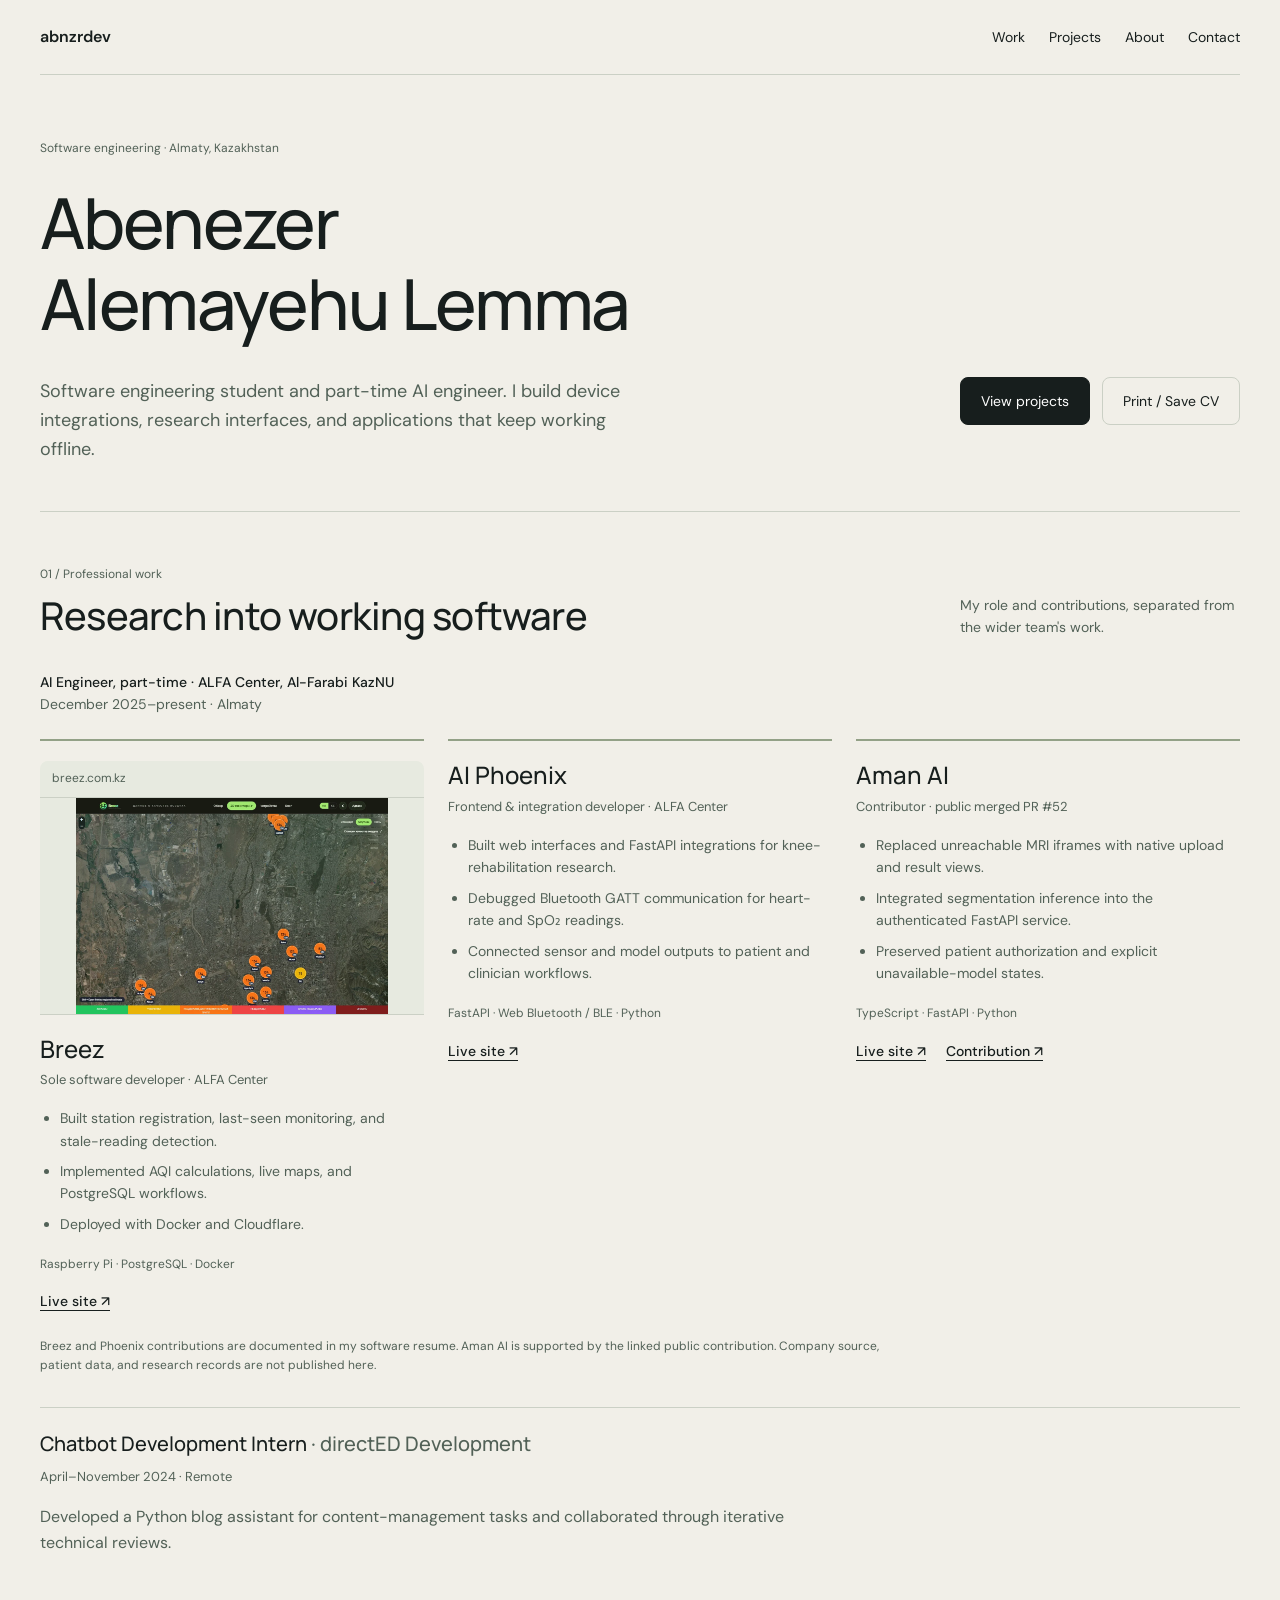
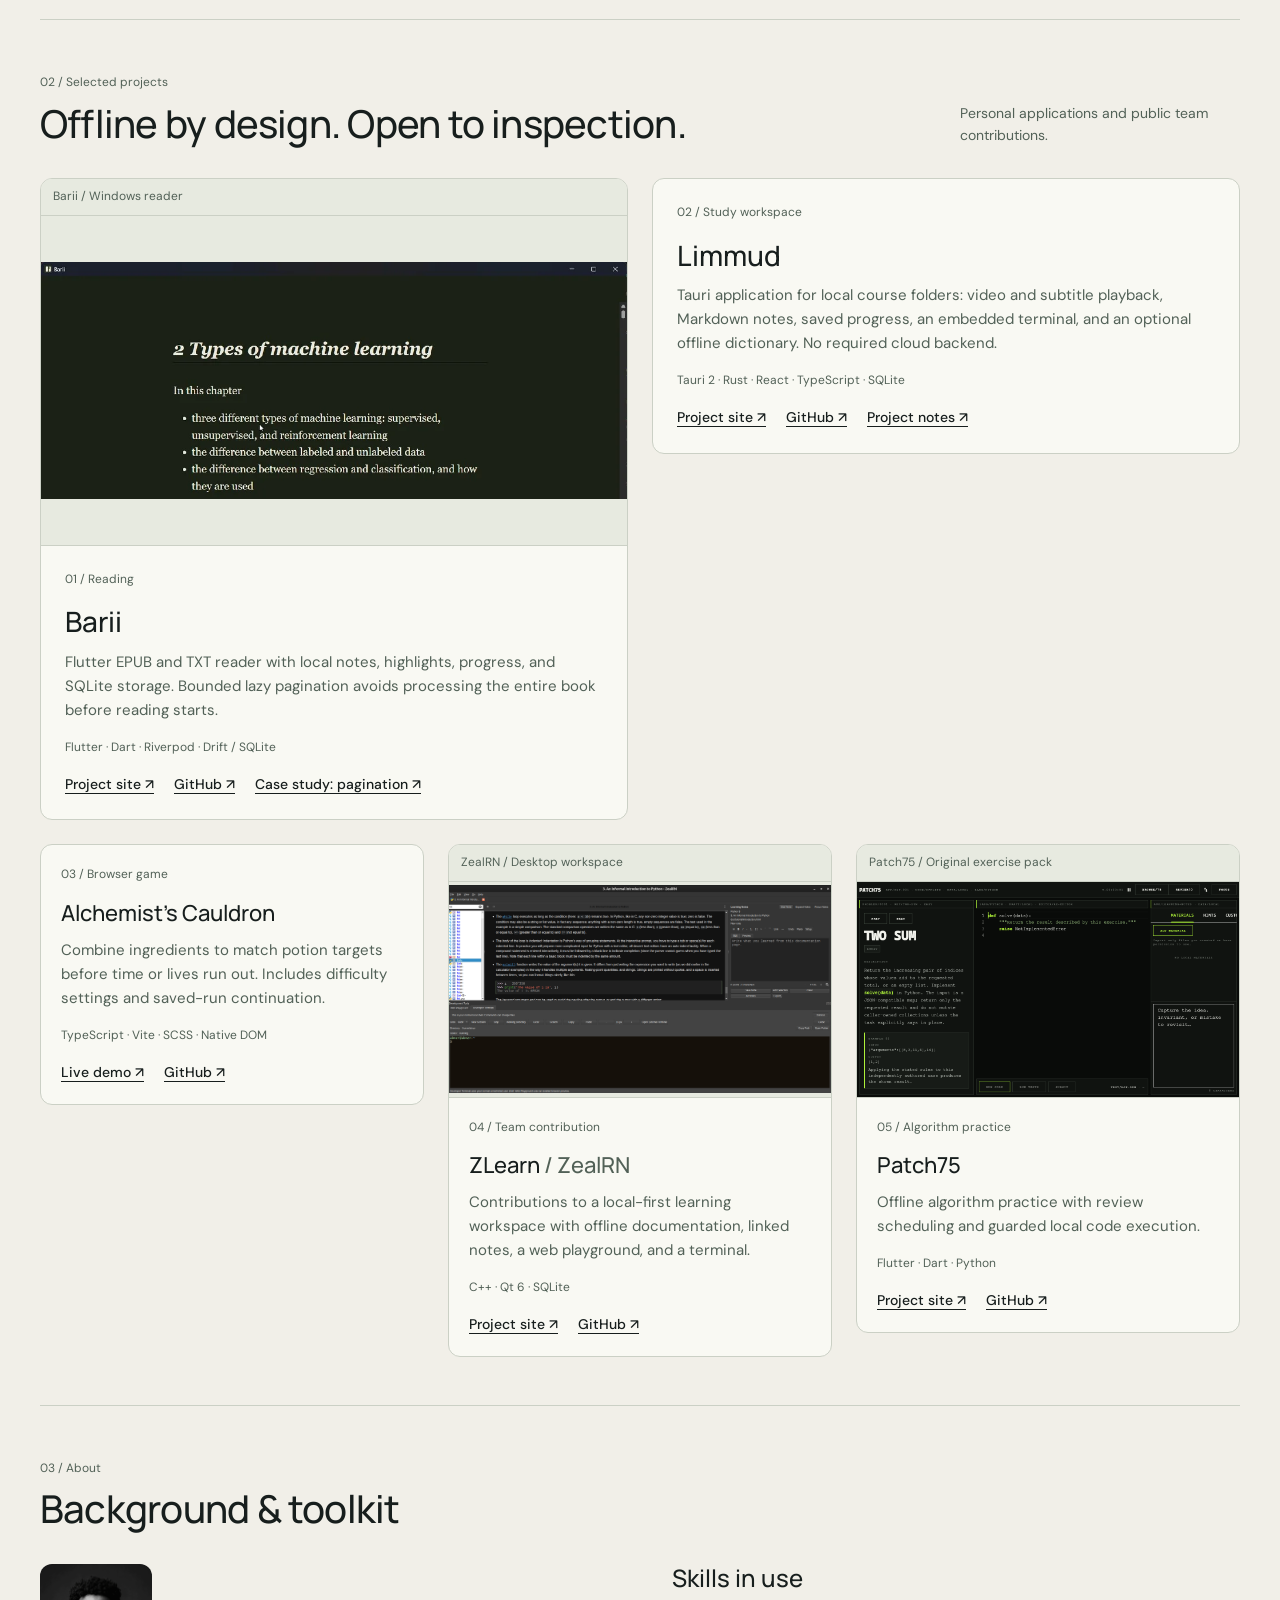
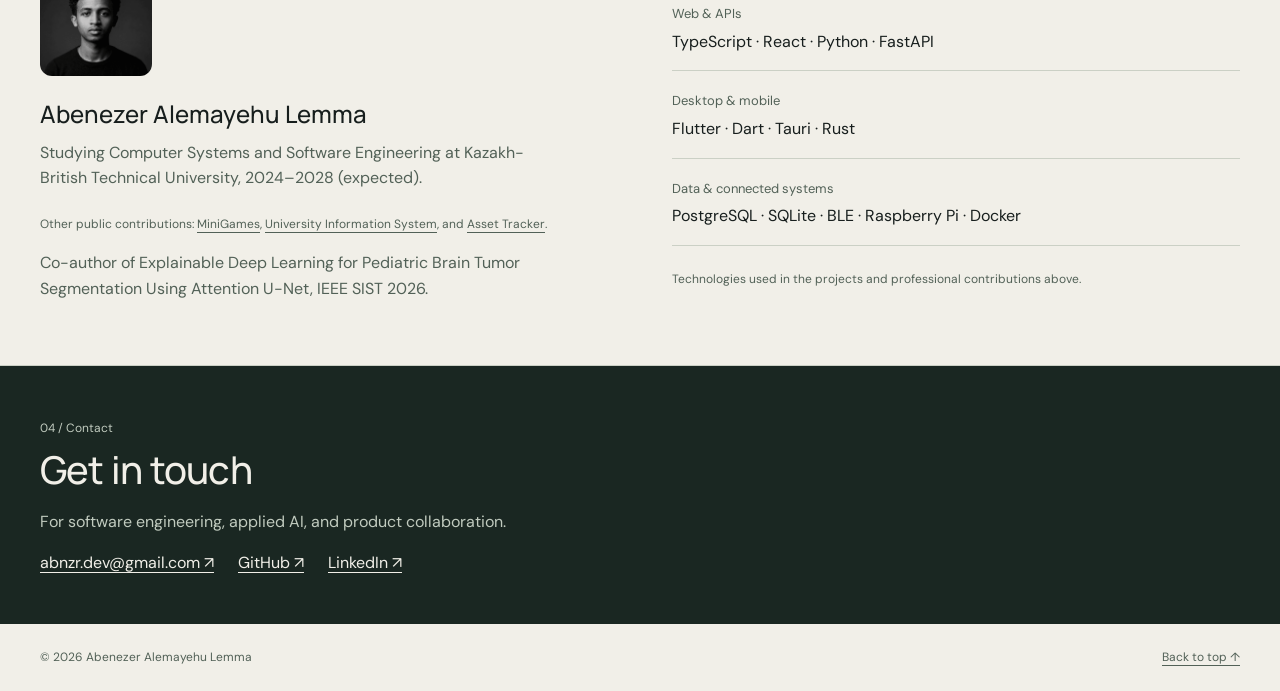
==== index.html @ 819d38b3 "Refine portfolio layout and verify professional contributions" ====
﻿<!doctype html>
<html lang="en">
<head>
<meta charset="utf-8"><meta name="viewport" content="width=device-width,initial-scale=1">
<meta name="description" content="Abenezer Alemayehu Lemma — software engineering student and part-time AI engineer in Almaty. Connected systems, local-first applications, and public contributions.">
<meta name="theme-color" content="#f1efe8"><link rel="icon" href="data:,">
<title>Abenezer Alemayehu Lemma — Software & AI Portfolio</title><link rel="stylesheet" href="./style.css">
</head><body>
<a class="skip" href="#main">Skip to content</a>
<header class="site-header wrapper"><a class="wordmark" href="#top">abnzrdev</a><nav aria-label="Primary navigation"><a href="#work">Work</a><a href="#projects">Projects</a><a href="#about">About</a><a href="#contact">Contact</a></nav></header>
<main id="main">
<section class="hero wrapper" id="top"><p class="kicker">Software engineering · Almaty, Kazakhstan</p><h1>Abenezer<br>Alemayehu Lemma</h1><div class="hero-bottom"><p>Software engineering student and part-time AI engineer. I build device integrations, research interfaces, and applications that keep working offline.</p><div class="hero-actions"><a class="button button-dark" href="#projects">View projects</a><button class="button" type="button" onclick="window.print()">Print / Save CV</button></div></div></section>
<section class="section wrapper" id="work"><div class="section-heading"><div><span class="kicker">01 / Professional work</span><h2>Research into working software</h2></div><p>My role and contributions, separated from the wider team's work.</p></div>
<p class="work-context"><strong>AI Engineer, part-time · ALFA Center, Al-Farabi KazNU</strong><br>December 2025–present · Almaty</p>
<div class="work-grid">
<article class="work-card"><figure class="browser-frame"><div class="browser-bar">breez.com.kz</div><img src="./images/projects/breez.webp" alt="Breez air-quality map with station markers" width="1200" height="833" loading="lazy"></figure><h3>Breez</h3><p class="role">Sole software developer · ALFA Center</p><ul><li>Built station registration, last-seen monitoring, and stale-reading detection.</li><li>Implemented AQI calculations, live maps, and PostgreSQL workflows.</li><li>Deployed with Docker and Cloudflare.</li></ul><p class="stack">Raspberry Pi · PostgreSQL · Docker</p><a href="https://breez.com.kz/">Live site ↗</a></article>
<article class="work-card"><h3>AI Phoenix</h3><p class="role">Frontend & integration developer · ALFA Center</p><ul><li>Built web interfaces and FastAPI integrations for knee-rehabilitation research.</li><li>Debugged Bluetooth GATT communication for heart-rate and SpO₂ readings.</li><li>Connected sensor and model outputs to patient and clinician workflows.</li></ul><p class="stack">FastAPI · Web Bluetooth / BLE · Python</p><a href="https://aiphoenix.kz/">Live site ↗</a></article>
<article class="work-card"><h3>Aman AI</h3><p class="role">Contributor · public merged PR #52</p><ul><li>Replaced unreachable MRI iframes with native upload and result views.</li><li>Integrated segmentation inference into the authenticated FastAPI service.</li><li>Preserved patient authorization and explicit unavailable-model states.</li></ul><p class="stack">TypeScript · FastAPI · Python</p><div class="project-links"><a href="https://amanai.kz/">Live site ↗</a><a href="https://github.com/amanai-kz/aman-ai/pull/52">Contribution ↗</a></div></article>
</div><p class="fine">Breez and Phoenix contributions are documented in my software resume. Aman AI is supported by the linked public contribution. Company source, patient data, and research records are not published here.</p>
<div class="experience"><h3>Chatbot Development Intern <span class="muted">· directED Development</span></h3><p class="role">April–November 2024 · Remote</p><p>Developed a Python blog assistant for content-management tasks and collaborated through iterative technical reviews.</p></div></section>
<section class="section wrapper" id="projects"><div class="section-heading"><div><span class="kicker">02 / Selected projects</span><h2>Offline by design. Open to inspection.</h2></div><p>Personal applications and public team contributions.</p></div>
<div class="project-grid">
<article class="project-card featured"><figure class="browser-frame"><div class="browser-bar">Barii / Windows reader</div><img src="./images/projects/barii-reader.webp" alt="Barii reader displaying a chapter with adjustable typography" width="1000" height="403" loading="lazy"></figure><div class="card-bottom"><p class="kicker">01 / Reading</p><h3>Barii</h3><p>Flutter EPUB and TXT reader with local notes, highlights, progress, and SQLite storage. Bounded lazy pagination avoids processing the entire book before reading starts.</p><p class="stack">Flutter · Dart · Riverpod · Drift / SQLite</p><div class="project-links"><a href="https://abnzrdev.github.io/barii/">Project site ↗</a><a href="https://github.com/abnzrdev/barii">GitHub ↗</a><a href="https://github.com/abnzrdev/barii/blob/main/docs/performance/m2-samsung-baseline.md">Case study: pagination ↗</a></div></div></article>
<article class="project-card featured"><div class="card-bottom"><p class="kicker">02 / Study workspace</p><h3>Limmud</h3><p>Tauri application for local course folders: video and subtitle playback, Markdown notes, saved progress, an embedded terminal, and an optional offline dictionary. No required cloud backend.</p><p class="stack">Tauri 2 · Rust · React · TypeScript · SQLite</p><div class="project-links"><a href="https://abnzrdev.github.io/limmud/">Project site ↗</a><a href="https://github.com/abnzrdev/limmud">GitHub ↗</a><a href="https://github.com/abnzrdev/limmud/blob/main/docs/portfolio-summary.md">Project notes ↗</a></div></div></article>
</div><div class="compact-grid">
<article class="project-card"><div class="card-bottom"><p class="kicker">03 / Browser game</p><h3>Alchemist's Cauldron</h3><p>Combine ingredients to match potion targets before time or lives run out. Includes difficulty settings and saved-run continuation.</p><p class="stack">TypeScript · Vite · SCSS · Native DOM</p><div class="project-links"><a href="https://abnzrdev.github.io/alchemists-cauldron/">Live demo ↗</a><a href="https://github.com/abnzrdev/alchemists-cauldron">GitHub ↗</a></div></div></article>
<article class="project-card"><figure class="browser-frame"><div class="browser-bar">ZealRN / Desktop workspace</div><img src="./images/projects/zlearn-workspace.png" alt="ZealRN desktop documentation and learning workspace" loading="lazy"></figure><div class="card-bottom"><p class="kicker">04 / Team contribution</p><h3>ZLearn <span class="muted">/ ZealRN</span></h3><p>Contributions to a local-first learning workspace with offline documentation, linked notes, a web playground, and a terminal.</p><p class="stack">C++ · Qt 6 · SQLite</p><div class="project-links"><a href="https://zealrn.github.io/">Project site ↗</a><a href="https://github.com/zealrn/zealrn-desktop">GitHub ↗</a></div></div></article>
<article class="project-card"><figure class="browser-frame"><div class="browser-bar">Patch75 / Original exercise pack</div><img src="./images/projects/patch75-workspace.png" alt="Patch75 workspace with an original exercise, code and materials" loading="lazy"></figure><div class="card-bottom"><p class="kicker">05 / Algorithm practice</p><h3>Patch75</h3><p>Offline algorithm practice with review scheduling and guarded local code execution.</p><p class="stack">Flutter · Dart · Python</p><div class="project-links"><a href="https://abnzrdev.github.io/Patch75/">Project site ↗</a><a href="https://github.com/abnzrdev/Patch75">GitHub ↗</a></div></div></article>
</div></section>
<section class="section wrapper" id="about"><div class="section-heading"><div><span class="kicker">03 / About</span><h2>Background & toolkit</h2></div></div><div class="about-grid"><div><img class="portrait" src="./images/github-avatar.png" alt="Abenezer's GitHub avatar" width="112" height="112" loading="lazy"><h3>Abenezer Alemayehu Lemma</h3><p>Studying Computer Systems and Software Engineering at Kazakh-British Technical University, 2024–2028 (expected).</p><p class="fine">Other public contributions: <a href="https://github.com/abnzrdev/minigames">MiniGames</a>, <a href="https://github.com/Code-stlr/UniversityInformationSystem/pulls?q=is%3Apr+author%3Aabnzrdev">University Information System</a>, and <a href="https://github.com/yersultank/Asset-Tracker">Asset Tracker</a>.</p><p>Co-author of <cite>Explainable Deep Learning for Pediatric Brain Tumor Segmentation Using Attention U-Net</cite>, IEEE SIST 2026.</p></div><div><h3>Skills in use</h3><dl class="skill-groups"><dt>Web & APIs</dt><dd>TypeScript · React · Python · FastAPI</dd><dt>Desktop & mobile</dt><dd>Flutter · Dart · Tauri · Rust</dd><dt>Data & connected systems</dt><dd>PostgreSQL · SQLite · BLE · Raspberry Pi · Docker</dd></dl><p class="fine">Technologies used in the projects and professional contributions above.</p></div></div></section>
<section class="section contact" id="contact"><div class="wrapper"><span class="kicker">04 / Contact</span><h2>Get in touch</h2><p>For software engineering, applied AI, and product collaboration.</p><div class="contact-actions"><a href="mailto:abnzr.dev@gmail.com">abnzr.dev@gmail.com ↗</a><a href="https://github.com/abnzrdev">GitHub ↗</a><a href="https://www.linkedin.com/in/abnzrdev/">LinkedIn ↗</a></div></div></section>
</main><footer class="footer wrapper"><span>© 2026 Abenezer Alemayehu Lemma</span><a href="#top">Back to top ↑</a></footer>
</body></html>
---- style.css ----
﻿@import url('https://fonts.googleapis.com/css2?family=DM+Sans:wght@400;500;600&family=Manrope:wght@400;500;600&display=swap');
:root{--paper:#f1efe8;--surface:#f9f9f3;--ink:#171e1d;--secondary:#526157;--line:#cbd0c5;--green:#b9df76}
*{box-sizing:border-box}html{scroll-behavior:smooth;scroll-padding-top:24px}body{margin:0;background:var(--paper);color:var(--ink);font:400 16px/1.6 'DM Sans',system-ui,sans-serif}a{color:inherit;text-underline-offset:4px}a:hover{color:#37552e}button{font:inherit;cursor:pointer}a:focus-visible,button:focus-visible{outline:3px solid #557d3d;outline-offset:4px}.skip{position:absolute;left:-9999px}.skip:focus{left:16px;top:16px;background:white;padding:12px;z-index:2}.wrapper{width:min(1200px,calc(100% - 64px));margin-inline:auto}.site-header{display:flex;justify-content:space-between;align-items:center;gap:24px;padding-block:24px;border-bottom:1px solid var(--line)}.wordmark{font-weight:600;text-decoration:none}.site-header nav{display:flex;gap:24px;font-size:14px}.site-header nav a{text-decoration:none}.site-header nav a:hover{text-decoration:underline}h1,h2,h3{font-family:Manrope,'DM Sans',sans-serif;font-weight:500;line-height:1.16}h1{font-size:clamp(40px,5.5vw,72px);letter-spacing:-.03em;margin:24px 0 32px}h2{font-size:clamp(28px,3vw,40px);letter-spacing:-.02em;margin:8px 0 0;max-width:680px}h3{font-size:24px;margin:0 0 12px}p{color:var(--secondary);margin:0 0 16px}.hero{padding-block:64px 48px}.kicker{font-size:12px;color:var(--secondary)}.hero-bottom{display:flex;justify-content:space-between;align-items:start;gap:32px}.hero-bottom>p{font-size:18px;max-width:580px;margin:0}.hero-actions{display:flex;gap:12px;flex-wrap:wrap}.button{display:inline-flex;align-items:center;justify-content:center;min-height:48px;padding:12px 20px;border:1px solid var(--line);border-radius:8px;background:transparent;color:var(--ink);text-decoration:none;font-size:14px;white-space:nowrap}.button-dark{background:var(--ink);color:white;border-color:var(--ink)}.button-dark:hover{background:#2b3d32;color:white}.section{padding-block:48px;border-top:1px solid var(--line)}.section-heading{display:flex;justify-content:space-between;align-items:end;gap:32px;margin-bottom:32px}.section-heading>p{max-width:280px;font-size:14px;margin:0}.work-context{font-size:14px;margin-bottom:24px}.work-context strong{font-weight:500;color:var(--ink)}.work-grid{align-items:start;display:grid;grid-template-columns:repeat(3,minmax(0,1fr));gap:24px}.work-card{border-top:2px solid #93a187;padding-top:20px;min-width:0;display:flex;flex-direction:column}.work-card .browser-frame{margin-bottom:20px}.work-card h3{margin-bottom:8px}.role{font-size:13px}.work-card ul{padding-left:20px;margin:0 0 20px;color:var(--secondary);font-size:14px}.work-card li+li{margin-top:8px}.work-card>a,.project-links a{font-size:14px;font-weight:500}.work-card .stack{margin-top:auto}.fine{font-size:12px;margin-top:24px;max-width:840px}.experience{margin-top:32px;padding-top:24px;border-top:1px solid var(--line)}.experience h3{font-size:20px}.experience>p:last-child{max-width:760px}.muted{color:var(--secondary)}.project-grid{align-items:start;display:grid;grid-template-columns:repeat(2,minmax(0,1fr));gap:24px}.project-card{min-width:0;border:1px solid var(--line);border-radius:12px;background:var(--surface);overflow:hidden;display:flex;flex-direction:column}.browser-frame{margin:0;border-bottom:1px solid var(--line);background:#e7eae0;border-radius:8px 8px 0 0;overflow:hidden}.browser-bar{padding:8px 12px;border-bottom:1px solid var(--line);color:var(--secondary);font-size:12px}.browser-frame img{display:block;width:100%;height:auto;aspect-ratio:16/9;object-fit:contain}.card-bottom{padding:24px;display:flex;flex-direction:column;flex:1}.card-bottom h3{font-size:28px}.card-bottom>p:not(.kicker):not(.stack){font-size:15px}.stack{font-size:12px;margin-top:auto;margin-bottom:16px}.project-links{display:flex;flex-wrap:wrap;gap:8px 20px}.compact-grid{align-items:start;display:grid;grid-template-columns:repeat(3,minmax(0,1fr));gap:24px;margin-top:24px}.compact-grid h3{font-size:22px}.compact-grid .card-bottom{padding:20px}.about-grid{display:grid;grid-template-columns:1fr 1fr;gap:64px}.portrait{display:block;width:112px;height:112px;border-radius:12px;object-fit:cover;margin-bottom:24px}.about-grid p{max-width:520px}.skill-groups{margin:0}.skill-groups dt{font-size:13px;color:var(--secondary);margin-top:20px}.skill-groups dt:first-child{margin-top:0}.skill-groups dd{margin:4px 0 0;padding-bottom:16px;border-bottom:1px solid var(--line)}cite{font-style:normal}.contact{background:#1a2722;color:var(--paper)}.contact .kicker,.contact p{color:#c1cbbf}.contact h2{margin-bottom:16px}.contact-actions{display:flex;gap:24px;flex-wrap:wrap}.contact a:hover{color:var(--green)}.footer{display:flex;justify-content:space-between;gap:24px;padding-block:24px;font-size:12px;color:var(--secondary)}
@media(max-width:900px){.hero-bottom{flex-direction:column}.work-grid{grid-template-columns:1fr}.work-card{display:block}.work-card .browser-frame{max-width:480px}.compact-grid{grid-template-columns:1fr}.section-heading{align-items:start;flex-direction:column;gap:16px}.section-heading>p{max-width:520px}.about-grid{gap:32px}}
@media(max-width:600px){.wrapper{width:calc(100% - 40px)}.site-header{flex-wrap:wrap;gap:16px;padding-block:20px}.site-header nav{gap:20px;flex-wrap:wrap}.hero{padding-block:40px}.hero h1{font-size:40px;overflow-wrap:anywhere}.hero-bottom>p{font-size:16px}.section{padding-block:40px}.project-grid,.about-grid{grid-template-columns:1fr}.section-heading{margin-bottom:24px}.card-bottom{padding:20px}.contact-actions{gap:16px}.footer{flex-wrap:wrap}}
@media(prefers-reduced-motion:reduce){html{scroll-behavior:auto}}
@media print{@page{size:A4;margin:12mm}body{font:10pt/1.4 sans-serif;background:white;color:black}.wrapper{width:100%}.site-header,.hero-actions,.browser-frame,.portrait,.footer,.skip{display:none}.hero,.section{padding-block:5mm}.hero h1{font-size:28pt;margin:2mm 0}.hero-bottom>p{font-size:10pt}.section-heading{margin-bottom:4mm}.section-heading h2{font-size:18pt}.work-grid,.compact-grid{grid-template-columns:repeat(2,1fr);gap:4mm}.work-card,.project-card,.experience{break-inside:avoid}.project-grid{gap:4mm}.card-bottom,.compact-grid .card-bottom{padding:3mm}h3,.card-bottom h3{font-size:14pt}.card-bottom>p:not(.kicker):not(.stack),.work-card ul{font-size:9pt}.contact{background:transparent;color:black}.contact p,.contact .kicker{color:#333}.about-grid{gap:6mm}.fine{margin-top:3mm}.section-heading>p{display:none}a{color:inherit}}
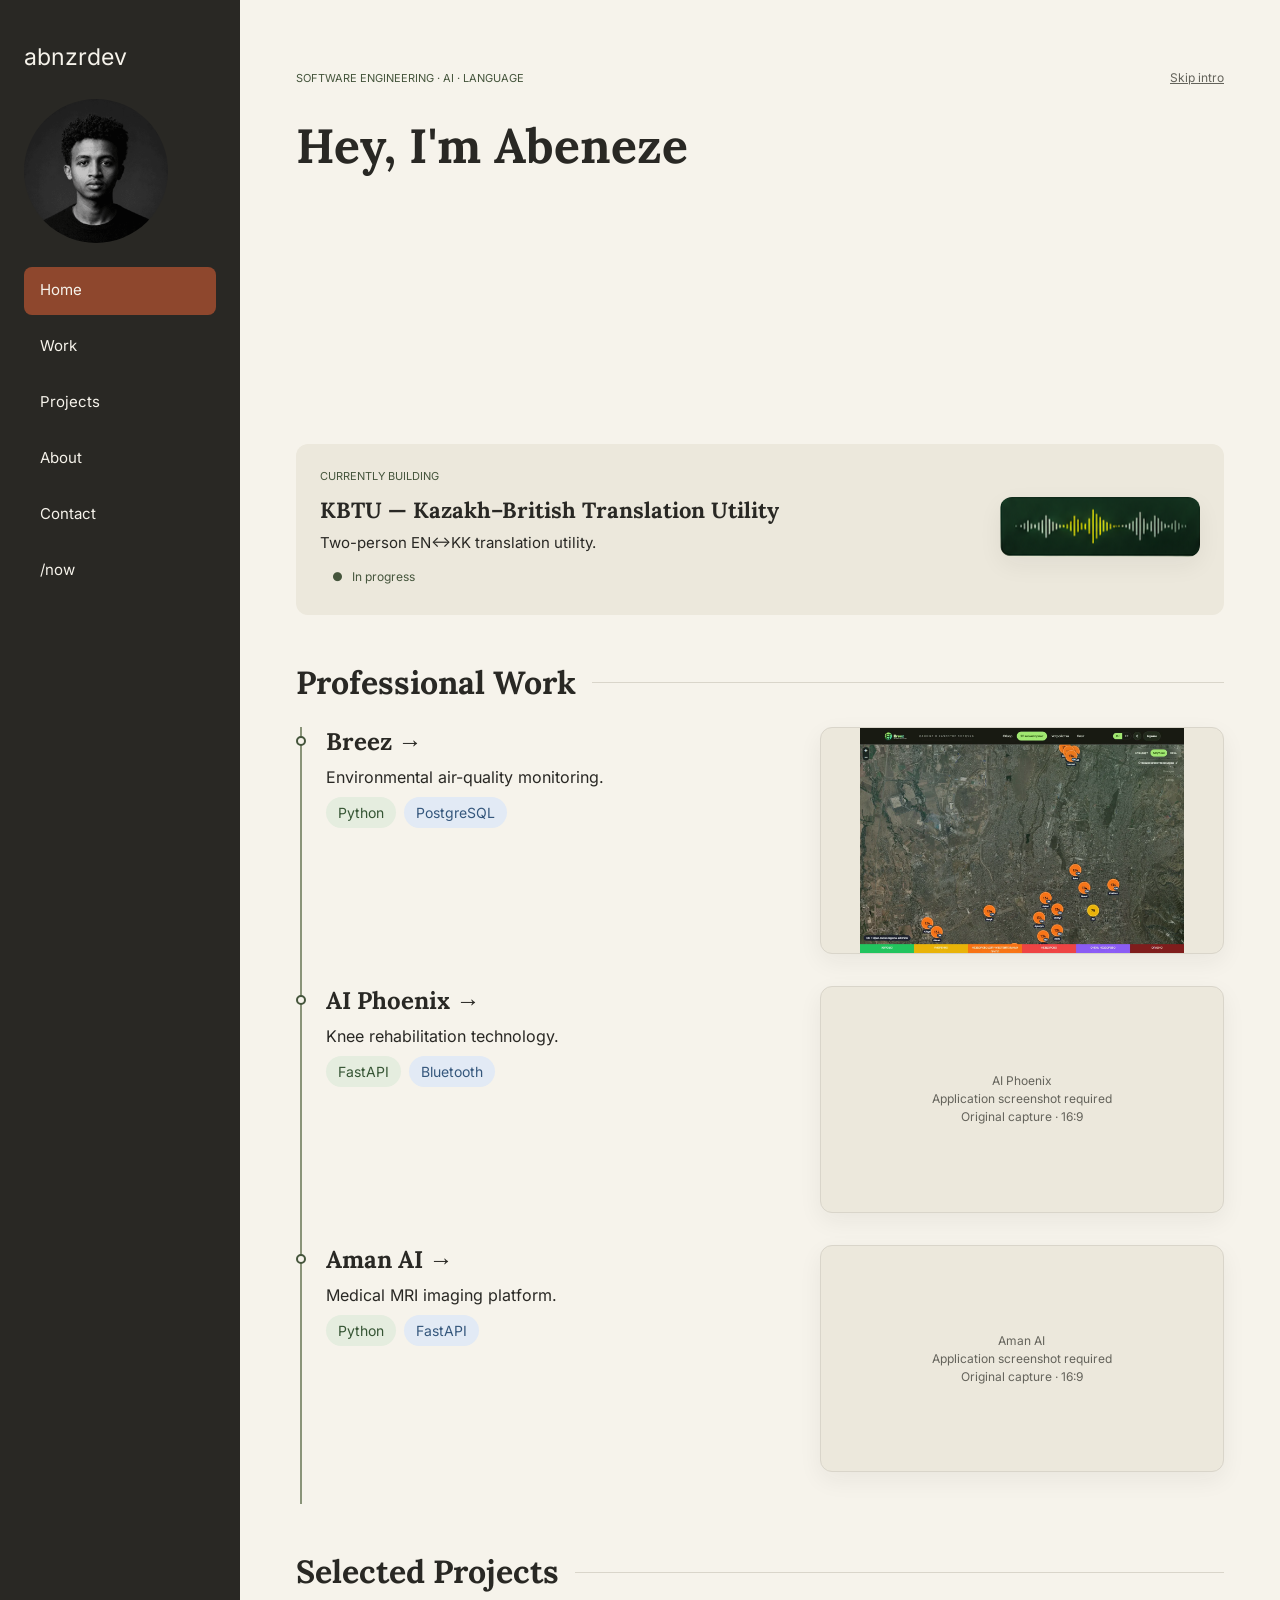
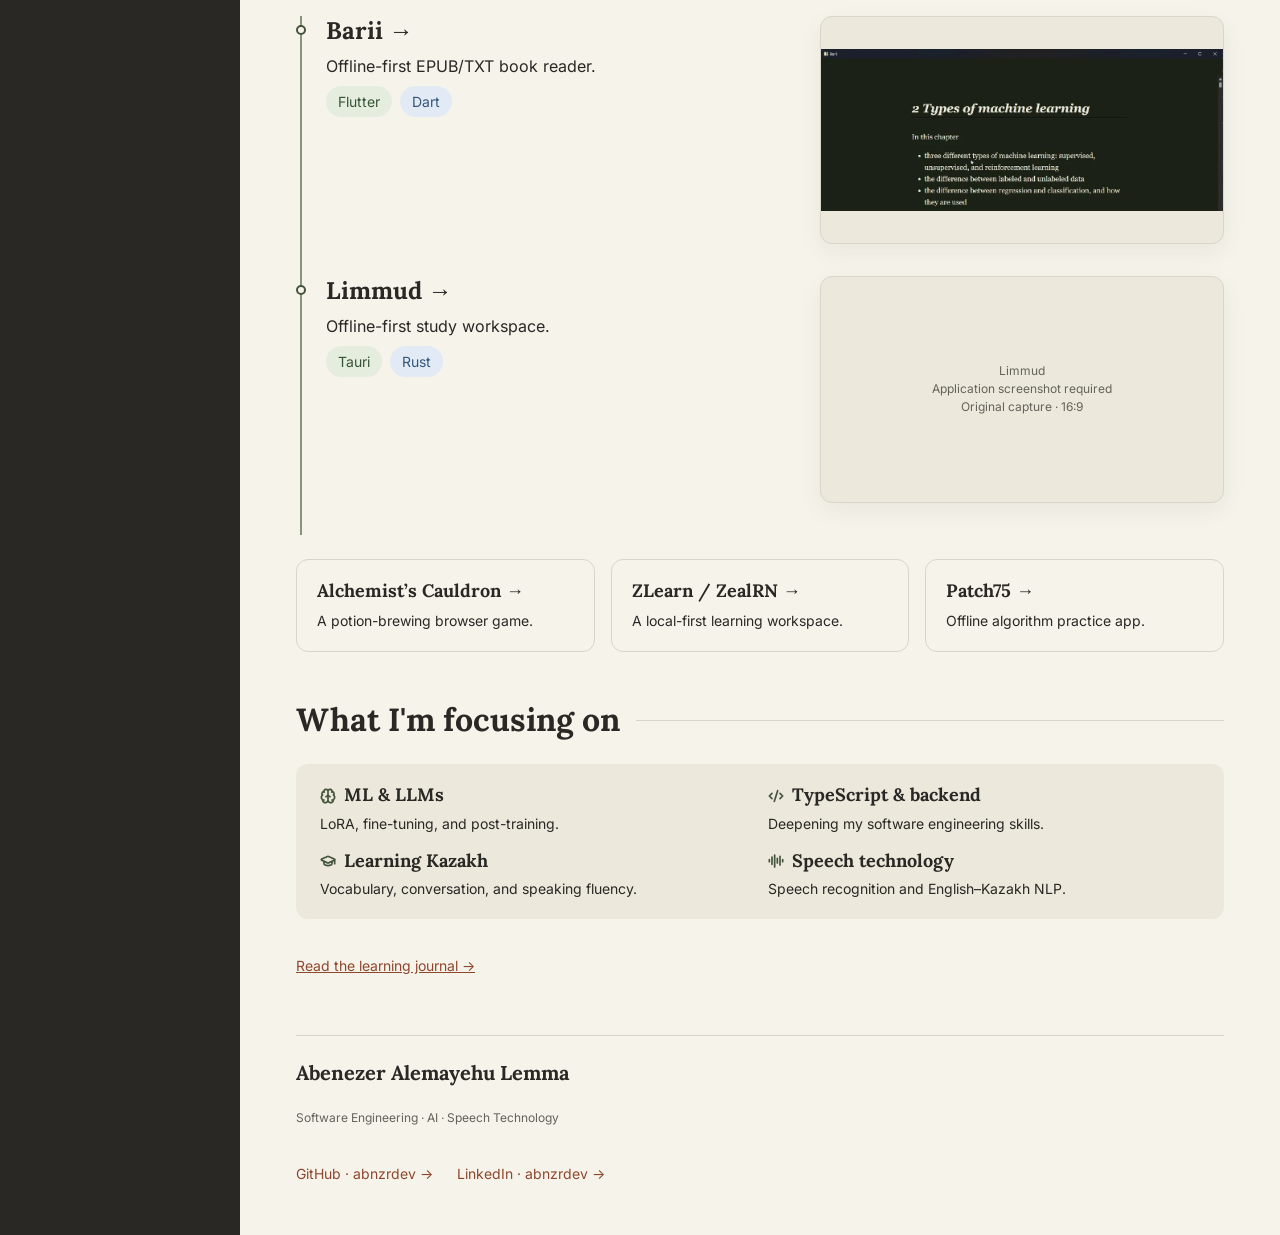
==== commit 314ff162: "Implement responsive Figma portfolio and fix navigation" ====
--- a/index.html
+++ b/index.html
@@ -1,33 +1,38 @@
-﻿<!doctype html>
-<html lang="en">
-<head>
+<!doctype html>
+<html lang="en"><head>
 <meta charset="utf-8"><meta name="viewport" content="width=device-width,initial-scale=1">
-<meta name="description" content="Abenezer Alemayehu Lemma — software engineering student and part-time AI engineer in Almaty. Connected systems, local-first applications, and public contributions.">
-<meta name="theme-color" content="#f1efe8"><link rel="icon" href="data:,">
-<title>Abenezer Alemayehu Lemma — Software & AI Portfolio</title><link rel="stylesheet" href="./style.css">
+<meta name="description" content="Abenezer Alemayehu Lemma — software engineering student in Almaty. Software, AI, and speech technology.">
+<meta name="theme-color" content="#292824"><link rel="icon" href="data:,">
+<title>Abenezer Alemayehu Lemma — Software & AI Portfolio</title>
+<link rel="stylesheet" href="./style.css"><script src="./intro.js" defer></script>
 </head><body>
 <a class="skip" href="#main">Skip to content</a>
-<header class="site-header wrapper"><a class="wordmark" href="#top">abnzrdev</a><nav aria-label="Primary navigation"><a href="#work">Work</a><a href="#projects">Projects</a><a href="#about">About</a><a href="#contact">Contact</a></nav></header>
-<main id="main">
-<section class="hero wrapper" id="top"><p class="kicker">Software engineering · Almaty, Kazakhstan</p><h1>Abenezer<br>Alemayehu Lemma</h1><div class="hero-bottom"><p>Software engineering student and part-time AI engineer. I build device integrations, research interfaces, and applications that keep working offline.</p><div class="hero-actions"><a class="button button-dark" href="#projects">View projects</a><button class="button" type="button" onclick="window.print()">Print / Save CV</button></div></div></section>
-<section class="section wrapper" id="work"><div class="section-heading"><div><span class="kicker">01 / Professional work</span><h2>Research into working software</h2></div><p>My role and contributions, separated from the wider team's work.</p></div>
-<p class="work-context"><strong>AI Engineer, part-time · ALFA Center, Al-Farabi KazNU</strong><br>December 2025–present · Almaty</p>
-<div class="work-grid">
-<article class="work-card"><figure class="browser-frame"><div class="browser-bar">breez.com.kz</div><img src="./images/projects/breez.webp" alt="Breez air-quality map with station markers" width="1200" height="833" loading="lazy"></figure><h3>Breez</h3><p class="role">Sole software developer · ALFA Center</p><ul><li>Built station registration, last-seen monitoring, and stale-reading detection.</li><li>Implemented AQI calculations, live maps, and PostgreSQL workflows.</li><li>Deployed with Docker and Cloudflare.</li></ul><p class="stack">Raspberry Pi · PostgreSQL · Docker</p><a href="https://breez.com.kz/">Live site ↗</a></article>
-<article class="work-card"><h3>AI Phoenix</h3><p class="role">Frontend & integration developer · ALFA Center</p><ul><li>Built web interfaces and FastAPI integrations for knee-rehabilitation research.</li><li>Debugged Bluetooth GATT communication for heart-rate and SpO₂ readings.</li><li>Connected sensor and model outputs to patient and clinician workflows.</li></ul><p class="stack">FastAPI · Web Bluetooth / BLE · Python</p><a href="https://aiphoenix.kz/">Live site ↗</a></article>
-<article class="work-card"><h3>Aman AI</h3><p class="role">Contributor · public merged PR #52</p><ul><li>Replaced unreachable MRI iframes with native upload and result views.</li><li>Integrated segmentation inference into the authenticated FastAPI service.</li><li>Preserved patient authorization and explicit unavailable-model states.</li></ul><p class="stack">TypeScript · FastAPI · Python</p><div class="project-links"><a href="https://amanai.kz/">Live site ↗</a><a href="https://github.com/amanai-kz/aman-ai/pull/52">Contribution ↗</a></div></article>
-</div><p class="fine">Breez and Phoenix contributions are documented in my software resume. Aman AI is supported by the linked public contribution. Company source, patient data, and research records are not published here.</p>
-<div class="experience"><h3>Chatbot Development Intern <span class="muted">· directED Development</span></h3><p class="role">April–November 2024 · Remote</p><p>Developed a Python blog assistant for content-management tasks and collaborated through iterative technical reviews.</p></div></section>
-<section class="section wrapper" id="projects"><div class="section-heading"><div><span class="kicker">02 / Selected projects</span><h2>Offline by design. Open to inspection.</h2></div><p>Personal applications and public team contributions.</p></div>
-<div class="project-grid">
-<article class="project-card featured"><figure class="browser-frame"><div class="browser-bar">Barii / Windows reader</div><img src="./images/projects/barii-reader.webp" alt="Barii reader displaying a chapter with adjustable typography" width="1000" height="403" loading="lazy"></figure><div class="card-bottom"><p class="kicker">01 / Reading</p><h3>Barii</h3><p>Flutter EPUB and TXT reader with local notes, highlights, progress, and SQLite storage. Bounded lazy pagination avoids processing the entire book before reading starts.</p><p class="stack">Flutter · Dart · Riverpod · Drift / SQLite</p><div class="project-links"><a href="https://abnzrdev.github.io/barii/">Project site ↗</a><a href="https://github.com/abnzrdev/barii">GitHub ↗</a><a href="https://github.com/abnzrdev/barii/blob/main/docs/performance/m2-samsung-baseline.md">Case study: pagination ↗</a></div></div></article>
-<article class="project-card featured"><div class="card-bottom"><p class="kicker">02 / Study workspace</p><h3>Limmud</h3><p>Tauri application for local course folders: video and subtitle playback, Markdown notes, saved progress, an embedded terminal, and an optional offline dictionary. No required cloud backend.</p><p class="stack">Tauri 2 · Rust · React · TypeScript · SQLite</p><div class="project-links"><a href="https://abnzrdev.github.io/limmud/">Project site ↗</a><a href="https://github.com/abnzrdev/limmud">GitHub ↗</a><a href="https://github.com/abnzrdev/limmud/blob/main/docs/portfolio-summary.md">Project notes ↗</a></div></div></article>
-</div><div class="compact-grid">
-<article class="project-card"><div class="card-bottom"><p class="kicker">03 / Browser game</p><h3>Alchemist's Cauldron</h3><p>Combine ingredients to match potion targets before time or lives run out. Includes difficulty settings and saved-run continuation.</p><p class="stack">TypeScript · Vite · SCSS · Native DOM</p><div class="project-links"><a href="https://abnzrdev.github.io/alchemists-cauldron/">Live demo ↗</a><a href="https://github.com/abnzrdev/alchemists-cauldron">GitHub ↗</a></div></div></article>
-<article class="project-card"><figure class="browser-frame"><div class="browser-bar">ZealRN / Desktop workspace</div><img src="./images/projects/zlearn-workspace.png" alt="ZealRN desktop documentation and learning workspace" loading="lazy"></figure><div class="card-bottom"><p class="kicker">04 / Team contribution</p><h3>ZLearn <span class="muted">/ ZealRN</span></h3><p>Contributions to a local-first learning workspace with offline documentation, linked notes, a web playground, and a terminal.</p><p class="stack">C++ · Qt 6 · SQLite</p><div class="project-links"><a href="https://zealrn.github.io/">Project site ↗</a><a href="https://github.com/zealrn/zealrn-desktop">GitHub ↗</a></div></div></article>
-<article class="project-card"><figure class="browser-frame"><div class="browser-bar">Patch75 / Original exercise pack</div><img src="./images/projects/patch75-workspace.png" alt="Patch75 workspace with an original exercise, code and materials" loading="lazy"></figure><div class="card-bottom"><p class="kicker">05 / Algorithm practice</p><h3>Patch75</h3><p>Offline algorithm practice with review scheduling and guarded local code execution.</p><p class="stack">Flutter · Dart · Python</p><div class="project-links"><a href="https://abnzrdev.github.io/Patch75/">Project site ↗</a><a href="https://github.com/abnzrdev/Patch75">GitHub ↗</a></div></div></article>
-</div></section>
-<section class="section wrapper" id="about"><div class="section-heading"><div><span class="kicker">03 / About</span><h2>Background & toolkit</h2></div></div><div class="about-grid"><div><img class="portrait" src="./images/github-avatar.png" alt="Abenezer's GitHub avatar" width="112" height="112" loading="lazy"><h3>Abenezer Alemayehu Lemma</h3><p>Studying Computer Systems and Software Engineering at Kazakh-British Technical University, 2024–2028 (expected).</p><p class="fine">Other public contributions: <a href="https://github.com/abnzrdev/minigames">MiniGames</a>, <a href="https://github.com/Code-stlr/UniversityInformationSystem/pulls?q=is%3Apr+author%3Aabnzrdev">University Information System</a>, and <a href="https://github.com/yersultank/Asset-Tracker">Asset Tracker</a>.</p><p>Co-author of <cite>Explainable Deep Learning for Pediatric Brain Tumor Segmentation Using Attention U-Net</cite>, IEEE SIST 2026.</p></div><div><h3>Skills in use</h3><dl class="skill-groups"><dt>Web & APIs</dt><dd>TypeScript · React · Python · FastAPI</dd><dt>Desktop & mobile</dt><dd>Flutter · Dart · Tauri · Rust</dd><dt>Data & connected systems</dt><dd>PostgreSQL · SQLite · BLE · Raspberry Pi · Docker</dd></dl><p class="fine">Technologies used in the projects and professional contributions above.</p></div></div></section>
-<section class="section contact" id="contact"><div class="wrapper"><span class="kicker">04 / Contact</span><h2>Get in touch</h2><p>For software engineering, applied AI, and product collaboration.</p><div class="contact-actions"><a href="mailto:abnzr.dev@gmail.com">abnzr.dev@gmail.com ↗</a><a href="https://github.com/abnzrdev">GitHub ↗</a><a href="https://www.linkedin.com/in/abnzrdev/">LinkedIn ↗</a></div></div></section>
-</main><footer class="footer wrapper"><span>© 2026 Abenezer Alemayehu Lemma</span><a href="#top">Back to top ↑</a></footer>
-</body></html>
+<header class="navigation">
+  <a class="wordmark" href="#home">abnzrdev</a>
+  <img class="portrait sidebar-portrait" src="./images/github-avatar.png" alt="Abenezer Alemayehu Lemma" width="144" height="144">
+  <details class="mobile-menu"><summary>Menu <span aria-hidden="true">⌄</span></summary><nav aria-label="Mobile navigation"><a href="#home">Home</a><a href="#work">Work</a><a href="#projects">Projects</a><a href="#focus">Focus</a><a href="#contact">Contact</a><a href="./now/">/now</a></nav></details>
+  <nav class="main-nav" aria-label="Main navigation"><a href="#home" aria-current="page">Home</a><a href="#work">Work</a><a class="desktop-link" href="#projects">Projects</a><a class="desktop-link" href="#focus">About</a><a href="#contact">Contact</a><a href="./now/">/now</a></nav>
+</header>
+<main id="main" class="page-body">
+  <section class="hero" id="home" aria-labelledby="intro-heading">
+    <div class="eyebrow"><p>SOFTWARE ENGINEERING · AI · LANGUAGE</p><button id="skip-intro" type="button" hidden>Skip intro</button></div>
+    <img class="portrait hero-portrait" src="./images/github-avatar.png" alt="Abenezer Alemayehu Lemma" width="144" height="144">
+    <h1 id="intro-heading" aria-label="Hey, I'm Abenezer.">Hey, I'm Abenezer.</h1>
+    <p class="introduction"><span class="sr-only">I'm a 3rd-year KBTU student based in Almaty, Kazakhstan. I enjoy building useful software in Python using FastAPI and PostgreSQL, and am actively deepening my TypeScript skills while learning Kazakh through vocabulary, conversation, and speaking practice. I turn ideas into real systems while exploring Machine Learning and Speech Technology.</span><span class="intro-flow" aria-hidden="true"><span data-start="1640" data-end="1732">I'm a </span><span class="inline-badge" data-start="1732" data-end="2055"><img src="./images/figma/cap.svg" alt=""><span>3rd-year KBTU student</span></span><span data-start="2071" data-end="2194"> based in </span><span class="inline-badge" data-start="2209" data-end="2486"><img src="./images/figma/location.svg" alt=""><span>Almaty, Kazakhstan</span></span><span data-start="2486" data-end="2625">. I enjoy building useful software in </span><span class="inline-badge" data-start="2640" data-end="2732"><img src="./images/figma/code.svg" alt=""><span>Python</span></span><span data-start="2748" data-end="3040"> using FastAPI and PostgreSQL, and am actively deepening my </span><span class="inline-badge" data-start="3055" data-end="3209"><img src="./images/figma/typescript.svg" alt=""><span>TypeScript</span></span><span data-start="3225" data-end="3440"> skills while </span><span class="inline-badge" data-start="3455" data-end="3594"><img src="./images/figma/language.svg" alt=""><span>Learning Kazakh</span></span><span data-start="3609" data-end="4455"> through vocabulary, conversation, and speaking practice. I turn ideas into real systems while exploring </span><span class="inline-badge" data-start="4471" data-end="4717"><img src="./images/figma/brain.svg" alt=""><span>Machine Learning</span></span><span data-start="4732" data-end="4778"> and </span><span class="inline-badge" data-start="4794" data-end="5055"><img src="./images/figma/wave.svg" alt=""><span>Speech Technology</span></span><span data-start="5055" data-end="5071">.</span></span></p>
+    <div class="hero-actions"><a class="button primary" href="#work">View My Work <span aria-hidden="true">→</span></a><a class="button" href="https://github.com/abnzrdev">GitHub <span aria-hidden="true">↗</span></a></div>
+  </section>
+  <section class="building" aria-labelledby="building-heading"><p class="kicker">CURRENTLY BUILDING</p><div class="building-body"><div class="building-details"><h2 id="building-heading"><a href="./kbtu/">KBTU — Kazakh–British Translation Utility</a></h2><p>Two-person EN↔KK translation utility.</p><span class="status">● &nbsp; In progress</span></div><img class="kbtu-media" src="./images/figma/kbtu.png" alt="English–Kazakh speech waveform illustration" width="400" height="121"></div></section>
+  <section id="work" class="section" aria-labelledby="work-heading"><h2 class="section-heading" id="work-heading">Professional Work</h2><div class="timeline">
+    <article class="project"><div class="project-details"><h3><a href="https://breez.com.kz/">Breez →</a></h3><p>Environmental air-quality monitoring.</p><ul class="tags" aria-label="Technologies"><li>Python</li><li>PostgreSQL</li></ul></div><figure class="preview"><img src="./images/projects/breez.webp" alt="Breez air-quality map with station markers" width="1200" height="833" loading="lazy"></figure></article>
+    <article class="project"><div class="project-details"><h3><a href="https://aiphoenix.kz/">AI Phoenix →</a></h3><p>Knee rehabilitation technology.</p><ul class="tags" aria-label="Technologies"><li>FastAPI</li><li>Bluetooth</li></ul></div><div class="preview placeholder"><p>AI Phoenix<br>Application screenshot required<br>Original capture · 16:9</p></div></article>
+    <article class="project"><div class="project-details"><h3><a href="https://amanai.kz/">Aman AI →</a></h3><p>Medical MRI imaging platform.</p><ul class="tags" aria-label="Technologies"><li>Python</li><li>FastAPI</li></ul></div><div class="preview placeholder"><p>Aman AI<br>Application screenshot required<br>Original capture · 16:9</p></div></article>
+  </div></section>
+  <section id="projects" class="section" aria-labelledby="projects-heading"><h2 class="section-heading" id="projects-heading">Selected Projects</h2><div class="timeline">
+    <article class="project"><div class="project-details"><h3><a href="https://abnzrdev.github.io/barii/">Barii →</a></h3><p>Offline-first EPUB/TXT book reader.</p><ul class="tags" aria-label="Technologies"><li>Flutter</li><li>Dart</li></ul></div><figure class="preview"><img src="./images/projects/barii-reader.webp" alt="Barii reader displaying a chapter with adjustable typography" width="1000" height="403" loading="lazy"></figure></article>
+    <article class="project"><div class="project-details"><h3><a href="https://abnzrdev.github.io/limmud/">Limmud →</a></h3><p>Offline-first study workspace.</p><ul class="tags" aria-label="Technologies"><li>Tauri</li><li>Rust</li></ul></div><div class="preview placeholder"><p>Limmud<br>Application screenshot required<br>Original capture · 16:9</p></div></article>
+  </div><div class="compact-projects"><article><h3><a href="https://abnzrdev.github.io/alchemists-cauldron/">Alchemist’s Cauldron →</a></h3><p>A potion-brewing browser game.</p></article><article><h3><a href="https://zealrn.github.io/">ZLearn / ZealRN →</a></h3><p>A local-first learning workspace.</p></article><article><h3><a href="https://abnzrdev.github.io/Patch75/">Patch75 →</a></h3><p>Offline algorithm practice app.</p></article></div></section>
+  <section id="focus" class="section" aria-labelledby="focus-heading"><h2 class="section-heading" id="focus-heading">What I'm focusing on</h2><div class="topics">
+    <article><h3><img src="./images/figma/brain.svg" alt="">ML &amp; LLMs</h3><p>LoRA, fine-tuning, and post-training.</p></article><article><h3><img src="./images/figma/code.svg" alt="">TypeScript &amp; backend</h3><p>Deepening my software engineering skills.</p></article><article><h3><img src="./images/figma/cap.svg" alt="">Learning Kazakh</h3><p>Vocabulary, conversation, and speaking fluency.</p></article><article><h3><img src="./images/figma/wave.svg" alt="">Speech technology</h3><p>Speech recognition and English–Kazakh NLP.</p></article>
+  </div><a class="journal-link" href="./now/">Read the learning journal →</a></section>
+  <footer id="contact"><h2>Abenezer Alemayehu Lemma</h2><p>Software Engineering · AI · Speech Technology</p><div class="contact-links"><a href="https://github.com/abnzrdev">GitHub · abnzrdev →</a><a href="https://www.linkedin.com/in/abnzrdev/">LinkedIn · abnzrdev →</a></div></footer>
+</main></body></html>
--- a/style.css
+++ b/style.css
@@ -1,7 +1,26 @@
-﻿@import url('https://fonts.googleapis.com/css2?family=DM+Sans:wght@400;500;600&family=Manrope:wght@400;500;600&display=swap');
-:root{--paper:#f1efe8;--surface:#f9f9f3;--ink:#171e1d;--secondary:#526157;--line:#cbd0c5;--green:#b9df76}
-*{box-sizing:border-box}html{scroll-behavior:smooth;scroll-padding-top:24px}body{margin:0;background:var(--paper);color:var(--ink);font:400 16px/1.6 'DM Sans',system-ui,sans-serif}a{color:inherit;text-underline-offset:4px}a:hover{color:#37552e}button{font:inherit;cursor:pointer}a:focus-visible,button:focus-visible{outline:3px solid #557d3d;outline-offset:4px}.skip{position:absolute;left:-9999px}.skip:focus{left:16px;top:16px;background:white;padding:12px;z-index:2}.wrapper{width:min(1200px,calc(100% - 64px));margin-inline:auto}.site-header{display:flex;justify-content:space-between;align-items:center;gap:24px;padding-block:24px;border-bottom:1px solid var(--line)}.wordmark{font-weight:600;text-decoration:none}.site-header nav{display:flex;gap:24px;font-size:14px}.site-header nav a{text-decoration:none}.site-header nav a:hover{text-decoration:underline}h1,h2,h3{font-family:Manrope,'DM Sans',sans-serif;font-weight:500;line-height:1.16}h1{font-size:clamp(40px,5.5vw,72px);letter-spacing:-.03em;margin:24px 0 32px}h2{font-size:clamp(28px,3vw,40px);letter-spacing:-.02em;margin:8px 0 0;max-width:680px}h3{font-size:24px;margin:0 0 12px}p{color:var(--secondary);margin:0 0 16px}.hero{padding-block:64px 48px}.kicker{font-size:12px;color:var(--secondary)}.hero-bottom{display:flex;justify-content:space-between;align-items:start;gap:32px}.hero-bottom>p{font-size:18px;max-width:580px;margin:0}.hero-actions{display:flex;gap:12px;flex-wrap:wrap}.button{display:inline-flex;align-items:center;justify-content:center;min-height:48px;padding:12px 20px;border:1px solid var(--line);border-radius:8px;background:transparent;color:var(--ink);text-decoration:none;font-size:14px;white-space:nowrap}.button-dark{background:var(--ink);color:white;border-color:var(--ink)}.button-dark:hover{background:#2b3d32;color:white}.section{padding-block:48px;border-top:1px solid var(--line)}.section-heading{display:flex;justify-content:space-between;align-items:end;gap:32px;margin-bottom:32px}.section-heading>p{max-width:280px;font-size:14px;margin:0}.work-context{font-size:14px;margin-bottom:24px}.work-context strong{font-weight:500;color:var(--ink)}.work-grid{align-items:start;display:grid;grid-template-columns:repeat(3,minmax(0,1fr));gap:24px}.work-card{border-top:2px solid #93a187;padding-top:20px;min-width:0;display:flex;flex-direction:column}.work-card .browser-frame{margin-bottom:20px}.work-card h3{margin-bottom:8px}.role{font-size:13px}.work-card ul{padding-left:20px;margin:0 0 20px;color:var(--secondary);font-size:14px}.work-card li+li{margin-top:8px}.work-card>a,.project-links a{font-size:14px;font-weight:500}.work-card .stack{margin-top:auto}.fine{font-size:12px;margin-top:24px;max-width:840px}.experience{margin-top:32px;padding-top:24px;border-top:1px solid var(--line)}.experience h3{font-size:20px}.experience>p:last-child{max-width:760px}.muted{color:var(--secondary)}.project-grid{align-items:start;display:grid;grid-template-columns:repeat(2,minmax(0,1fr));gap:24px}.project-card{min-width:0;border:1px solid var(--line);border-radius:12px;background:var(--surface);overflow:hidden;display:flex;flex-direction:column}.browser-frame{margin:0;border-bottom:1px solid var(--line);background:#e7eae0;border-radius:8px 8px 0 0;overflow:hidden}.browser-bar{padding:8px 12px;border-bottom:1px solid var(--line);color:var(--secondary);font-size:12px}.browser-frame img{display:block;width:100%;height:auto;aspect-ratio:16/9;object-fit:contain}.card-bottom{padding:24px;display:flex;flex-direction:column;flex:1}.card-bottom h3{font-size:28px}.card-bottom>p:not(.kicker):not(.stack){font-size:15px}.stack{font-size:12px;margin-top:auto;margin-bottom:16px}.project-links{display:flex;flex-wrap:wrap;gap:8px 20px}.compact-grid{align-items:start;display:grid;grid-template-columns:repeat(3,minmax(0,1fr));gap:24px;margin-top:24px}.compact-grid h3{font-size:22px}.compact-grid .card-bottom{padding:20px}.about-grid{display:grid;grid-template-columns:1fr 1fr;gap:64px}.portrait{display:block;width:112px;height:112px;border-radius:12px;object-fit:cover;margin-bottom:24px}.about-grid p{max-width:520px}.skill-groups{margin:0}.skill-groups dt{font-size:13px;color:var(--secondary);margin-top:20px}.skill-groups dt:first-child{margin-top:0}.skill-groups dd{margin:4px 0 0;padding-bottom:16px;border-bottom:1px solid var(--line)}cite{font-style:normal}.contact{background:#1a2722;color:var(--paper)}.contact .kicker,.contact p{color:#c1cbbf}.contact h2{margin-bottom:16px}.contact-actions{display:flex;gap:24px;flex-wrap:wrap}.contact a:hover{color:var(--green)}.footer{display:flex;justify-content:space-between;gap:24px;padding-block:24px;font-size:12px;color:var(--secondary)}
-@media(max-width:900px){.hero-bottom{flex-direction:column}.work-grid{grid-template-columns:1fr}.work-card{display:block}.work-card .browser-frame{max-width:480px}.compact-grid{grid-template-columns:1fr}.section-heading{align-items:start;flex-direction:column;gap:16px}.section-heading>p{max-width:520px}.about-grid{gap:32px}}
-@media(max-width:600px){.wrapper{width:calc(100% - 40px)}.site-header{flex-wrap:wrap;gap:16px;padding-block:20px}.site-header nav{gap:20px;flex-wrap:wrap}.hero{padding-block:40px}.hero h1{font-size:40px;overflow-wrap:anywhere}.hero-bottom>p{font-size:16px}.section{padding-block:40px}.project-grid,.about-grid{grid-template-columns:1fr}.section-heading{margin-bottom:24px}.card-bottom{padding:20px}.contact-actions{gap:16px}.footer{flex-wrap:wrap}}
-@media(prefers-reduced-motion:reduce){html{scroll-behavior:auto}}
-@media print{@page{size:A4;margin:12mm}body{font:10pt/1.4 sans-serif;background:white;color:black}.wrapper{width:100%}.site-header,.hero-actions,.browser-frame,.portrait,.footer,.skip{display:none}.hero,.section{padding-block:5mm}.hero h1{font-size:28pt;margin:2mm 0}.hero-bottom>p{font-size:10pt}.section-heading{margin-bottom:4mm}.section-heading h2{font-size:18pt}.work-grid,.compact-grid{grid-template-columns:repeat(2,1fr);gap:4mm}.work-card,.project-card,.experience{break-inside:avoid}.project-grid{gap:4mm}.card-bottom,.compact-grid .card-bottom{padding:3mm}h3,.card-bottom h3{font-size:14pt}.card-bottom>p:not(.kicker):not(.stack),.work-card ul{font-size:9pt}.contact{background:transparent;color:black}.contact p,.contact .kicker{color:#333}.about-grid{gap:6mm}.fine{margin-top:3mm}.section-heading>p{display:none}a{color:inherit}}
+@font-face{font-family:Inter;src:url('./images/fonts/inter.ttf') format('truetype');font-style:normal;font-weight:400;font-display:swap}
+@font-face{font-family:Lora;src:url('./images/fonts/lora.ttf') format('truetype');font-style:normal;font-weight:700;font-display:swap}
+:root{--ivory:#f6f3eb;--ink:#292824;--soft:#ece8dc;--line:#d9d5ca;--sage:#8a9479;--olive:#45553c;--rust:#8e472d;--muted:#64635b;color:var(--ink);background:var(--ivory);font-family:Inter,Arial,sans-serif;font-size:16px;line-height:1.5;scroll-behavior:smooth}
+*{box-sizing:border-box}body{margin:0}h1,h2,h3,p,figure,ul{margin:0}a{color:inherit;text-decoration:none}button{font:inherit;color:inherit}a,button,summary{-webkit-tap-highlight-color:transparent}a:focus-visible,button:focus-visible,summary:focus-visible{outline:2px solid var(--rust);outline-offset:5px}a:hover{text-decoration:underline;text-underline-offset:4px}h1,h2,h3{font-family:Lora,Georgia,serif;font-weight:700;line-height:1.25}h1{font-size:48px}h2{font-size:32px}h3{font-size:24px}section,footer{scroll-margin-top:24px}.skip{position:fixed;z-index:10;top:8px;left:8px;padding:12px;background:var(--ivory);transform:translateY(-160%)}.skip:focus{transform:none}
+.navigation{position:fixed;inset:0 auto 0 0;width:240px;background:var(--ink);color:var(--ivory);padding:40px 24px 32px;display:flex;flex-direction:column;align-items:flex-start;gap:24px;overflow-y:auto;scrollbar-width:none}.wordmark{font-size:23px}.portrait{width:144px;height:144px;object-fit:cover;border-radius:50%;flex:none}.main-nav{display:flex;flex-direction:column;gap:8px;width:100%}.main-nav a{min-height:48px;padding:12px 16px;border-radius:8px;font-size:15px}.main-nav [aria-current]{background:var(--rust)}.mobile-menu,.hero-portrait{display:none}
+.page-body{margin-left:240px;padding:56px 56px 40px;max-width:1200px;display:flex;flex-direction:column;gap:48px}.hero{display:flex;flex-direction:column;align-items:flex-start;gap:16px;width:100%}.eyebrow{display:flex;align-items:center;justify-content:space-between;gap:16px;min-height:44px;width:100%;color:var(--olive);font-size:11px}.eyebrow button{background:none;border:0;cursor:pointer;text-decoration:underline;font-size:12px;color:var(--muted);min-height:44px;padding:0}.eyebrow button[hidden]{display:none}.introduction{max-width:840px;font-size:16px;line-height:36px}.inline-badge{display:inline-flex;vertical-align:middle;align-items:center;gap:6px;background:var(--badge-bg,#e5eddf);color:var(--badge-ink,#365534);border-radius:6px;padding:3px 8px;font-size:16px;line-height:22px;white-space:nowrap}.inline-badge img,.topics h3 img{width:auto;height:auto;flex:none}.hero-actions{display:flex;gap:12px;flex-wrap:wrap}.button{display:inline-flex;align-items:center;gap:16px;min-height:44px;padding:10px 18px;border:1px solid var(--line);border-radius:8px;font-size:14px}.button.primary{background:var(--rust);border-color:var(--rust);color:var(--ivory)}
+.building{background:var(--soft);border-radius:12px;padding:24px;display:flex;flex-direction:column;gap:12px}.kicker{font-size:11px;color:var(--olive)}.building-body{display:flex;gap:24px;align-items:flex-start}.building-details{flex:1;min-width:0;display:flex;flex-direction:column;align-items:flex-start;gap:8px}.building h2{font-size:22px}.building-details p{font-size:15px}.status{color:var(--olive);font-size:12px;padding:5px 12px;border-radius:100px}.kbtu-media{width:240px;height:auto;aspect-ratio:400/121;object-fit:cover;border-radius:12px;box-shadow:0 8px 24px #2928240f}
+.section{display:flex;flex-direction:column;gap:24px}.section-heading{display:flex;align-items:center;gap:16px}.section-heading::after{content:'';height:1px;background:var(--line);flex:1}.timeline{padding-left:4px}.project{position:relative;border-left:2px solid var(--sage);padding:0 0 32px 24px;display:flex;align-items:flex-start;gap:24px}.project::before{content:'';position:absolute;left:-6px;top:9px;width:10px;height:10px;background:url('./images/figma/milestone.svg') center/contain no-repeat}.project-details{flex:1;min-width:0;display:flex;flex-direction:column;gap:8px}.tags{list-style:none;padding:0;display:flex;flex-wrap:wrap;gap:8px}.tags li{font-size:14px;color:#365534;background:#e5eddf;padding:5px 12px;border-radius:100px}.preview{flex:none;width:480px;aspect-ratio:16/9;background:var(--soft);border:1px solid var(--line);border-radius:12px;overflow:hidden;box-shadow:0 8px 24px #2928240f}.preview>img{display:block;width:100%;height:100%;object-fit:contain}.placeholder{display:flex;align-items:center;justify-content:center;padding:24px;font-size:12px;line-height:18px;color:var(--muted);text-align:center}.compact-projects{display:grid;grid-template-columns:repeat(3,minmax(0,1fr));gap:16px}.compact-projects article{padding:20px;border:1px solid var(--line);border-radius:12px;display:flex;flex-direction:column;gap:8px}.compact-projects h3{font-size:18px}.compact-projects p,.topics p{font-size:14px}.topics{display:grid;grid-template-columns:repeat(4,minmax(0,1fr));gap:16px;padding:20px 24px;background:var(--soft);border-radius:12px}.topics article{display:flex;flex-direction:column;gap:6px}.topics h3{font-size:18px;display:flex;align-items:center;gap:8px}.journal-link{font-size:14px;color:var(--rust);min-height:44px;display:flex;align-items:center;text-decoration:underline}
+footer{border-top:1px solid var(--line);padding-top:24px;display:flex;flex-direction:column;gap:24px}footer h2{font-size:20px}footer>p{font-size:12px;color:var(--muted)}.contact-links{display:flex;flex-wrap:wrap;gap:8px 24px;font-size:14px;color:var(--rust)}.contact-links a{min-height:44px;display:flex;align-items:center}
+.intro-playing .inline-badge{background:transparent}.intro-playing .inline-badge img{opacity:0}.intro-playing .inline-badge.badge-ready{background:var(--badge-bg,#e5eddf);transition:background-color .12s ease-out}.intro-playing .inline-badge.badge-ready img{opacity:1;transition:opacity .12s ease-out}.intro-playing .portrait{animation:portrait-drop 1.1s cubic-bezier(.2,.7,.2,1) both}.intro-playing .hero-actions{opacity:0;transform:translateY(5px)}.hero-actions{transition:opacity .3s ease-out,transform .3s ease-out}@keyframes portrait-drop{0%{opacity:0;transform:translateY(-180px)}65%{opacity:1;transform:translateY(7px)}82%{transform:translateY(-3px)}100%{transform:translateY(0)}}
+@media(min-width:1025px) and (max-width:1300px){.preview{width:45%}.topics{grid-template-columns:repeat(2,minmax(0,1fr))}.kbtu-media{width:200px}}
+@media(max-width:1024px){.navigation{position:relative;width:100%;padding:20px 24px;flex-direction:row;align-items:center;gap:16px;overflow:visible}.wordmark{font-size:22px;flex:1}.sidebar-portrait,.main-nav .desktop-link{display:none}.main-nav{flex-direction:row;align-items:center;gap:16px;width:auto}.main-nav a{padding:0;min-height:44px;display:flex;align-items:center;font-size:14px}.main-nav [aria-current]{background:none}.main-nav a[href$='now/']{order:1}.main-nav a[href='#contact']{order:2}.page-body{margin:0;padding:40px;max-width:1200px}.hero-portrait{display:block;width:120px;height:120px}h1{font-size:42px}.building-body{flex-direction:column}.kbtu-media{display:none}.project{flex-direction:column;gap:16px}.project-details{width:100%}.preview{width:100%;height:auto;aspect-ratio:16/9}.compact-projects{grid-template-columns:repeat(2,minmax(0,1fr))}.topics{grid-template-columns:1fr}}
+@media(max-width:599px){.navigation{padding:16px 24px;min-height:76px;justify-content:space-between;align-items:flex-start}.main-nav{display:none}.wordmark{font-size:22px;line-height:44px}.mobile-menu{display:block;font-size:14px}.mobile-menu summary{cursor:pointer;min-height:44px;display:flex;align-items:center;gap:8px;list-style:none}.mobile-menu summary::-webkit-details-marker{display:none}.mobile-menu nav{display:flex;flex-direction:column;position:absolute;z-index:5;left:0;right:0;top:100%;padding:16px 24px;background:var(--ink);box-shadow:0 12px 20px #29282420}.mobile-menu nav a{padding:12px 0}.page-body{padding:40px 24px;gap:40px}.eyebrow{font-size:10px}.eyebrow p{max-width:225px}.hero-portrait{width:88px;height:88px}h1{font-size:34px;min-height:86px}.introduction{line-height:36px}.section-heading{font-size:26px;gap:16px}.project{padding-left:24px}.compact-projects{grid-template-columns:1fr}.building h2{font-size:22px}.topics{gap:16px}.contact-links{gap:8px 24px}}
+h1{min-height:1.25em}.now-subtitle{font-size:18px}.now-meta{font-size:13px;color:var(--muted)}.learning-overview{padding:24px;background:var(--soft);border-radius:12px;display:flex;flex-direction:column;gap:16px}.learning-overview h3{font-size:30px}.journal-entry{border-left:2px solid var(--sage);padding:0 0 24px 24px;display:flex;flex-direction:column;gap:10px}.journal-entry h3{font-size:28px}.journal-entry>p:not(.kicker):not(.context){font-size:18px}.journal-entry .context{font-size:14px;color:var(--muted)}.now-building{gap:16px;align-items:flex-start}.now-building img{width:400px;max-width:100%;height:auto;border-radius:12px;box-shadow:0 8px 24px #2928240f}
+@media(max-width:599px){.learning-overview h3{font-size:24px}.now-page h1{min-height:0}}
+@media(prefers-reduced-motion:reduce){:root{scroll-behavior:auto}*,*::before,*::after{animation:none!important;transition:none!important}}
+.intro-playing h1::after{content:'';display:inline-block;height:.8em;border-left:2px solid var(--olive);margin-left:4px;animation:name-caret 5.8s steps(1,end) both}@keyframes name-caret{0%,7.5%,12.1%,20.7%,28.3%,100%{opacity:0}7.6%,16.4%,24.2%{opacity:1}}
+@media(min-width:600px) and (max-width:1024px){.intro-playing .portrait{animation:tablet-photo .44s ease-out both}@keyframes tablet-photo{from{transform:translateY(-20px)}to{transform:translateY(0)}}}
+.sr-only{position:absolute;width:1px;height:1px;padding:0;margin:-1px;overflow:hidden;clip-path:inset(50%);white-space:nowrap;border:0}
+@media(min-width:1025px){body{background:var(--ink)}.page-body{background:var(--ivory);min-height:100vh}}
+@media print{body{background:white}.navigation,.skip,.eyebrow button,.hero-actions{display:none}.page-body{margin:0;padding:0;gap:24px}.project{break-inside:avoid}.preview{width:40%}.project{flex-direction:row}.compact-projects{grid-template-columns:repeat(3,1fr)}a{color:inherit}}
+
+.inline-badge:nth-of-type(4n){--badge-bg:#e2eaf5;--badge-ink:#35577c}.inline-badge:nth-of-type(6n){--badge-bg:#f4e2d6;--badge-ink:#8e472d}.tags li:nth-child(2n){background:#e2eaf5;color:#35577c}.tags li:nth-child(3n){background:#f4e2d6;color:#8e472d}
+.main-nav [aria-current],.mobile-menu nav [aria-current]{background:var(--rust);color:var(--ivory)}
+@media(min-width:600px) and (max-width:1024px){.main-nav a{padding:8px 10px}.main-nav{gap:8px}}
+@media(min-width:1025px) and (max-height:760px){.navigation{padding-top:24px;padding-bottom:24px;gap:20px}.sidebar-portrait{width:112px;height:112px}}
